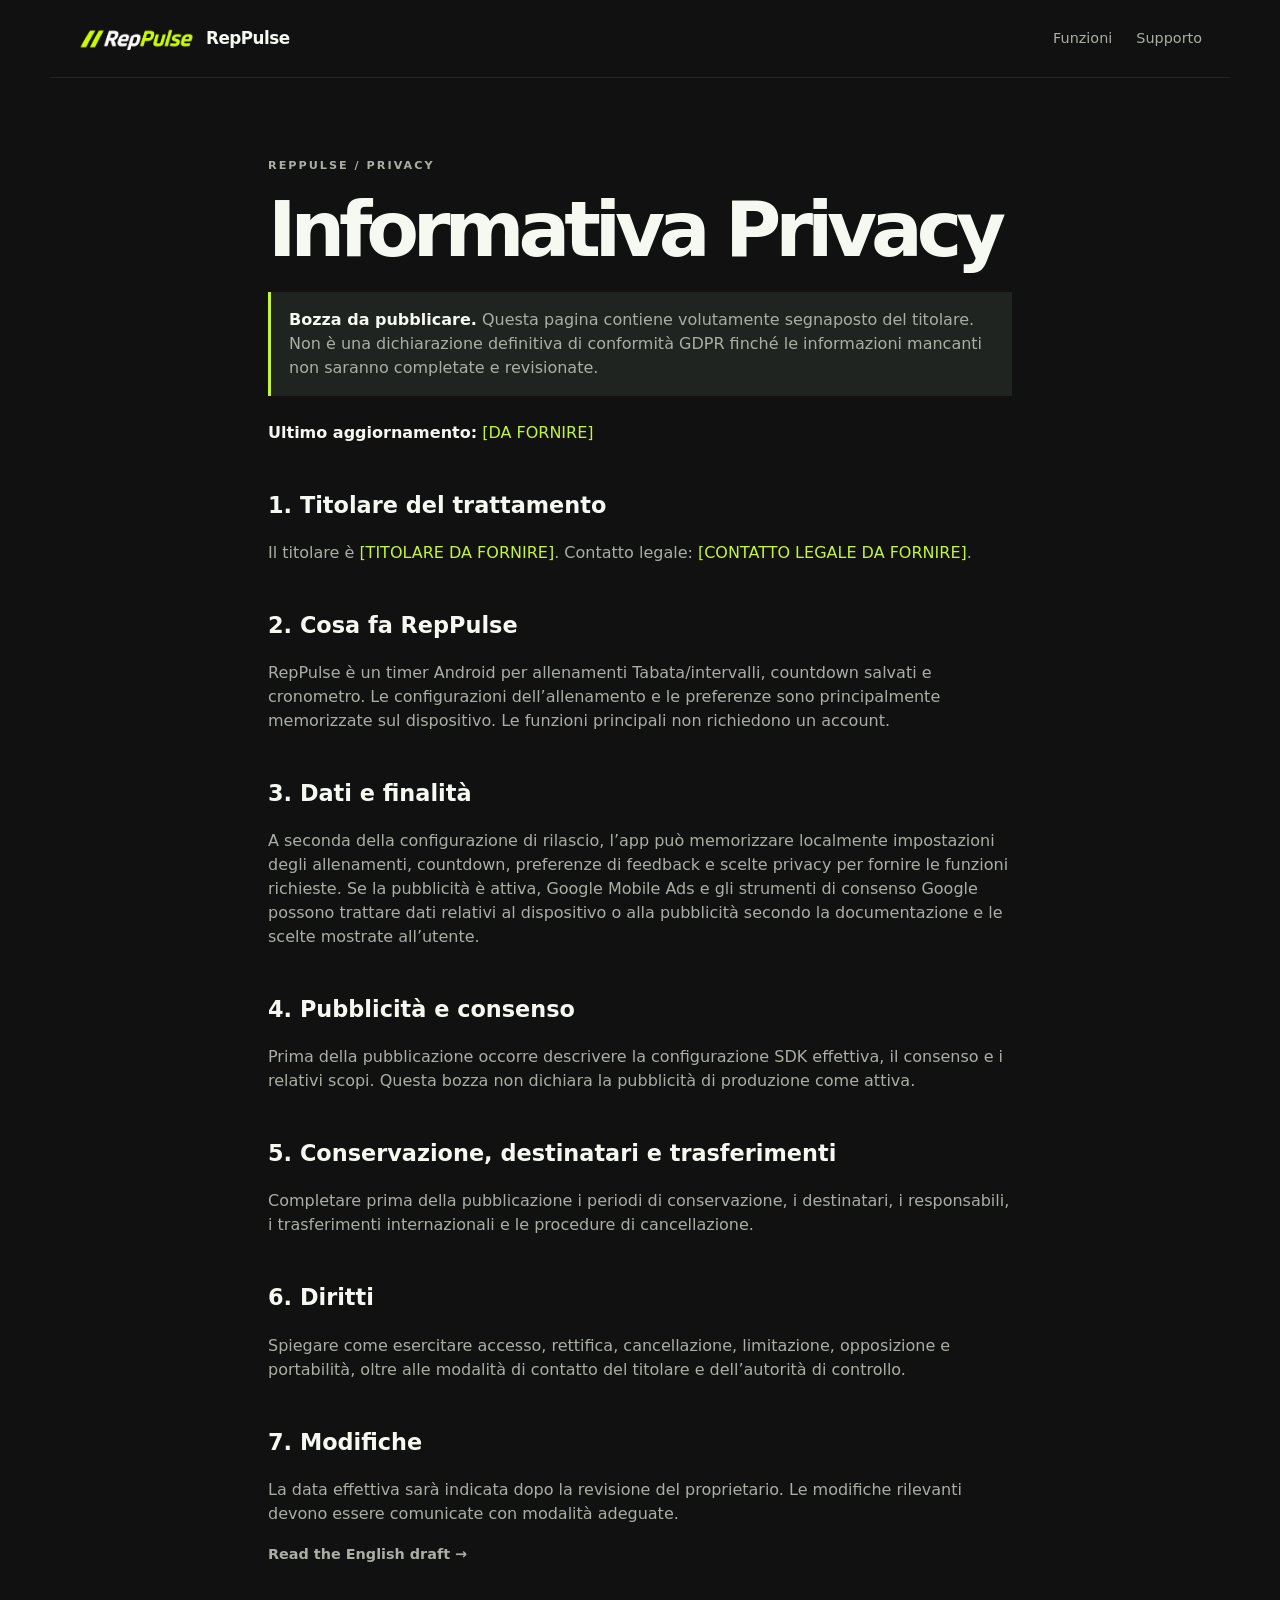
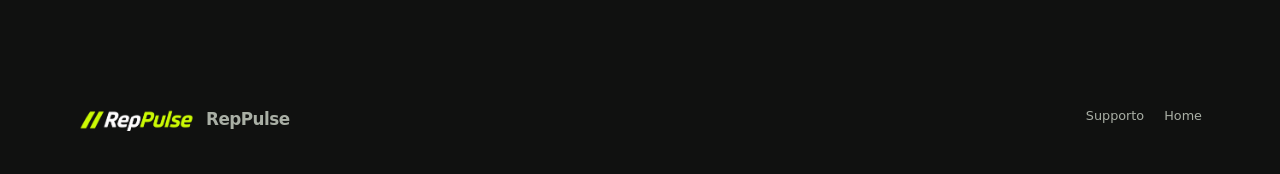
==== privacy-it.html @ e12043ed "Initial commit" ====
<!doctype html><html lang="it"><head><meta charset="utf-8"><meta name="viewport" content="width=device-width, initial-scale=1"><title>Privacy Policy — RepPulse</title><link rel="icon" href="favicon.svg"><link rel="stylesheet" href="styles.css"></head><body><header class="site-header"><a class="brand" href="index.html"><span class="brand-mark">◷</span><span>RepPulse</span></a><nav><a href="index.html#features">Funzioni</a><a href="support.html">Supporto</a></nav></header><main class="prose section-wrap"><p class="eyebrow">REPPULSE / PRIVACY</p><h1>Informativa Privacy</h1><p class="notice"><strong>Bozza da pubblicare.</strong> Questa pagina contiene volutamente segnaposto del titolare. Non è una dichiarazione definitiva di conformità GDPR finché le informazioni mancanti non saranno completate e revisionate.</p><p><strong>Ultimo aggiornamento:</strong> <span class="placeholder">[DA FORNIRE]</span></p><h2>1. Titolare del trattamento</h2><p>Il titolare è <span class="placeholder">[TITOLARE DA FORNIRE]</span>. Contatto legale: <span class="placeholder">[CONTATTO LEGALE DA FORNIRE]</span>.</p><h2>2. Cosa fa RepPulse</h2><p>RepPulse è un timer Android per allenamenti Tabata/intervalli, countdown salvati e cronometro. Le configurazioni dell’allenamento e le preferenze sono principalmente memorizzate sul dispositivo. Le funzioni principali non richiedono un account.</p><h2>3. Dati e finalità</h2><p>A seconda della configurazione di rilascio, l’app può memorizzare localmente impostazioni degli allenamenti, countdown, preferenze di feedback e scelte privacy per fornire le funzioni richieste. Se la pubblicità è attiva, Google Mobile Ads e gli strumenti di consenso Google possono trattare dati relativi al dispositivo o alla pubblicità secondo la documentazione e le scelte mostrate all’utente.</p><h2>4. Pubblicità e consenso</h2><p>Prima della pubblicazione occorre descrivere la configurazione SDK effettiva, il consenso e i relativi scopi. Questa bozza non dichiara la pubblicità di produzione come attiva.</p><h2>5. Conservazione, destinatari e trasferimenti</h2><p>Completare prima della pubblicazione i periodi di conservazione, i destinatari, i responsabili, i trasferimenti internazionali e le procedure di cancellazione.</p><h2>6. Diritti</h2><p>Spiegare come esercitare accesso, rettifica, cancellazione, limitazione, opposizione e portabilità, oltre alle modalità di contatto del titolare e dell’autorità di controllo.</p><h2>7. Modifiche</h2><p>La data effettiva sarà indicata dopo la revisione del proprietario. Le modifiche rilevanti devono essere comunicate con modalità adeguate.</p><p><a class="text-link" href="privacy.html">Read the English draft →</a></p></main><footer class="site-footer section-wrap"><a class="brand" href="index.html"><span class="brand-mark">◷</span><span>RepPulse</span></a><div class="footer-links"><a href="support.html">Supporto</a><a href="index.html">Home</a></div></footer><script src="config/site-config.js"></script><script src="script.js"></script></body></html>
---- styles.css ----
:root{--ink:#101110;--panel:#202420;--lime:#c4f535;--muted:#a9afa5;--line:#394039;--white:#f6f8f2;--max:1180px}*{box-sizing:border-box}html{scroll-behavior:smooth}body{margin:0;background:var(--ink);color:var(--white);font-family:Inter,ui-sans-serif,system-ui,-apple-system,BlinkMacSystemFont,"Segoe UI",sans-serif;line-height:1.5}a{color:inherit;text-decoration:none}button{font:inherit}.section-wrap{max-width:var(--max);margin:0 auto;padding-left:28px;padding-right:28px}.site-header{height:78px;display:flex;align-items:center;gap:34px;max-width:var(--max);margin:auto;padding:0 28px;border-bottom:1px solid rgba(255,255,255,.08)}.brand{display:flex;align-items:center;gap:10px;font-weight:800;letter-spacing:-.03em;font-size:1.05rem;white-space:nowrap}.brand-mark{color:var(--lime);font-size:1.8rem;line-height:1}.site-header nav{display:flex;gap:24px;margin-left:auto;color:var(--muted);font-size:.9rem}.site-header nav a:hover,.footer-links a:hover,.text-link:hover{color:var(--lime)}.header-actions{display:flex;align-items:center;gap:16px}.language{display:flex;border:1px solid var(--line);border-radius:999px;padding:2px}.language button{border:0;background:transparent;color:var(--muted);border-radius:999px;padding:4px 8px;font-size:.72rem;cursor:pointer}.language button.active{background:var(--lime);color:var(--ink)}.button{display:inline-flex;align-items:center;justify-content:center;border:1px solid var(--lime);background:var(--lime);color:var(--ink);font-weight:800;padding:13px 20px;border-radius:5px;cursor:pointer;transition:transform .2s,background .2s}.button:hover{transform:translateY(-2px)}.button-small{padding:8px 13px;font-size:.82rem}.button-outline{background:transparent;color:var(--lime)}.button-dark{background:transparent;border-color:var(--line);color:var(--white)}.button[aria-disabled="true"]{opacity:.45;cursor:not-allowed;transform:none}.hero{min-height:660px;display:grid;grid-template-columns:1.05fr .95fr;align-items:center;gap:64px;padding-top:70px;padding-bottom:70px}.eyebrow{font-size:.7rem;letter-spacing:.18em;color:var(--lime);font-weight:800;margin:0 0 18px}.hero h1{font-size:clamp(3.4rem,7vw,7.1rem);line-height:.93;letter-spacing:-.085em;margin:0}.hero h1 span{color:var(--lime)}.hero-lede{font-size:1.2rem;color:var(--muted);max-width:460px;margin:28px 0}.hero-actions{display:flex;align-items:center;gap:22px;flex-wrap:wrap}.text-link{color:var(--muted);font-weight:700;font-size:.9rem}.availability,.visual-note{color:#7f887d;font-size:.72rem;letter-spacing:.05em}.hero-visual{text-align:center}.phone-shell{width:270px;height:530px;margin:auto;padding:12px;border:5px solid #4f574c;border-radius:37px;background:#090a09;box-shadow:20px 25px 0 rgba(196,245,53,.12),0 20px 70px rgba(0,0,0,.45);transform:rotate(3deg)}.phone-speaker{width:58px;height:5px;background:#4f574c;border-radius:99px;margin:0 auto 9px}.phone-screen{height:calc(100% - 14px);border-radius:24px;background:var(--panel);padding:22px 18px;display:flex;flex-direction:column;align-items:center}.phone-top{width:100%;display:flex;justify-content:space-between;font-size:.55rem;letter-spacing:.12em;color:var(--muted)}.phone-kicker{font-size:.55rem;color:var(--muted);letter-spacing:.08em;margin-top:60px}.phone-clock{font-variant-numeric:tabular-nums;font-size:4rem;letter-spacing:-.08em;font-weight:800;margin:16px 0 3px}.phone-phase{color:var(--lime);font-weight:800;letter-spacing:.2em}.phone-line{width:100%;height:3px;background:#40473d;margin-top:55px}.phone-line span{display:block;width:52%;height:100%;background:var(--lime)}.phone-next{margin-top:auto;width:100%;display:flex;justify-content:space-between;align-items:end}.phone-next small{color:var(--muted);font-size:.55rem;letter-spacing:.12em}.phone-next strong{font-size:1.3rem}.phone-button{margin-top:20px;width:100%;border:1px solid #4a5145;padding:11px;border-radius:4px;color:var(--muted);font-weight:800;font-size:.75rem}.section-block{padding-top:90px;padding-bottom:90px}.section-heading{max-width:720px}.section-heading h2,.closing h2{font-size:clamp(2.2rem,4.8vw,4.5rem);line-height:.98;letter-spacing:-.07em;margin:0 0 18px}.section-heading>p:not(.eyebrow){color:var(--muted);max-width:580px}.feature-grid{display:grid;grid-template-columns:repeat(4,1fr);gap:18px;margin-top:52px}.feature-grid article{border-top:1px solid var(--line);padding-top:18px}.feature-number{color:var(--lime);font-size:.72rem;font-weight:800}.feature-grid h3{font-size:1.25rem;margin:42px 0 10px;letter-spacing:-.03em}.feature-grid p{color:var(--muted);font-size:.92rem;margin:0}.demo-section{background:var(--panel);max-width:none;padding-left:max(28px,calc((100% - var(--max))/2 + 28px));padding-right:max(28px,calc((100% - var(--max))/2 + 28px))}.demo-card{max-width:var(--max);margin-top:44px;display:grid;grid-template-columns:1fr 270px;border:1px solid var(--line);border-radius:10px;overflow:hidden;background:#171a17}.demo-main{padding:38px 42px;text-align:center}.phase-chip{display:inline-block;color:var(--lime);font-size:.72rem;letter-spacing:.15em;font-weight:800}.demo-timer{width:210px;height:210px;position:relative;margin:16px auto}.demo-timer svg{width:100%;height:100%;transform:rotate(-90deg)}.demo-timer circle{fill:none;stroke-width:7}.ring-track{stroke:#3a4138}.ring-progress{stroke:var(--lime);stroke-linecap:round;stroke-dasharray:351.86;stroke-dashoffset:0;transition:stroke-dashoffset .15s}.demo-timer strong{position:absolute;inset:0;display:grid;place-items:center;font-size:3.2rem;letter-spacing:-.08em;font-variant-numeric:tabular-nums}.demo-status{color:var(--muted);min-height:24px}.demo-controls{display:flex;justify-content:center;gap:10px;flex-wrap:wrap}.demo-side{border-left:1px solid var(--line);padding:35px 28px;display:flex;flex-direction:column;justify-content:center;gap:30px}.demo-side p{margin:0}.demo-side span{display:block;color:var(--muted);font-size:.65rem;letter-spacing:.15em}.demo-side strong{display:block;font-size:1.35rem;margin-top:4px}.gallery-grid{display:grid;grid-template-columns:repeat(3,1fr);gap:18px;margin-top:46px}.gallery-grid figure{margin:0;background:var(--panel);border-radius:8px;overflow:hidden}.gallery-grid img{display:block;width:100%;height:360px;object-fit:cover;object-position:top}.gallery-grid figcaption{padding:14px 16px;color:var(--muted);font-size:.78rem}.closing{max-width:none;text-align:center;border-top:1px solid var(--line);border-bottom:1px solid var(--line);padding-top:105px;padding-bottom:105px}.closing .button{margin-top:18px}.site-footer{display:flex;justify-content:space-between;gap:30px;padding-top:34px;padding-bottom:40px;color:var(--muted);font-size:.8rem}.site-footer p{margin:12px 0 0}.footer-links{display:flex;gap:20px;align-items:flex-start;flex-wrap:wrap}.prose{max-width:800px;padding-top:80px;padding-bottom:90px}.prose h1{font-size:clamp(2.8rem,6vw,5.6rem);line-height:.96;letter-spacing:-.08em;margin:0 0 25px}.prose h2{margin-top:44px;font-size:1.4rem}.prose p,.prose li{color:var(--muted)}.prose strong{color:var(--white)}.notice{border-left:3px solid var(--lime);background:var(--panel);padding:16px 18px;color:var(--muted);margin:25px 0}.faq{border-top:1px solid var(--line);padding:20px 0}.faq h2{margin:0 0 8px}.placeholder{color:var(--lime)}@media(max-width:820px){.site-header{height:auto;min-height:74px;flex-wrap:wrap;padding-top:15px;padding-bottom:15px;gap:16px}.site-header nav{order:3;width:100%;overflow:auto;margin-left:0;gap:18px}.header-actions{margin-left:auto}.hero{grid-template-columns:1fr;gap:45px;padding-top:58px}.hero-visual{order:-1}.phone-shell{width:220px;height:430px}.phone-kicker{margin-top:40px}.phone-clock{font-size:3.1rem}.feature-grid{grid-template-columns:repeat(2,1fr)}.demo-card{grid-template-columns:1fr}.demo-side{border-left:0;border-top:1px solid var(--line);display:grid;grid-template-columns:repeat(3,1fr);gap:15px}.gallery-grid{grid-template-columns:1fr 1fr}.gallery-grid img{height:270px}.site-footer{flex-direction:column}}@media(max-width:500px){.section-wrap{padding-left:20px;padding-right:20px}.site-header{padding-left:20px;padding-right:20px}.site-header nav{font-size:.82rem}.header-actions{gap:8px}.header-actions .button{display:none}.hero{min-height:auto;padding-top:48px;padding-bottom:65px}.hero h1{font-size:3.5rem}.hero-lede{font-size:1rem}.section-block{padding-top:65px;padding-bottom:65px}.section-heading h2,.closing h2{font-size:2.55rem}.feature-grid,.gallery-grid{grid-template-columns:1fr}.gallery-grid img{height:auto;max-height:420px}.demo-section{padding-left:20px;padding-right:20px}.demo-main{padding:30px 18px}.demo-side{padding:24px 18px}.demo-timer{width:185px;height:185px}.demo-timer strong{font-size:2.7rem}.prose{padding-top:50px}.phone-shell{transform:rotate(0)}}@media(prefers-reduced-motion:reduce){html{scroll-behavior:auto}*,*:before,*:after{transition:none!important;animation:none!important}}
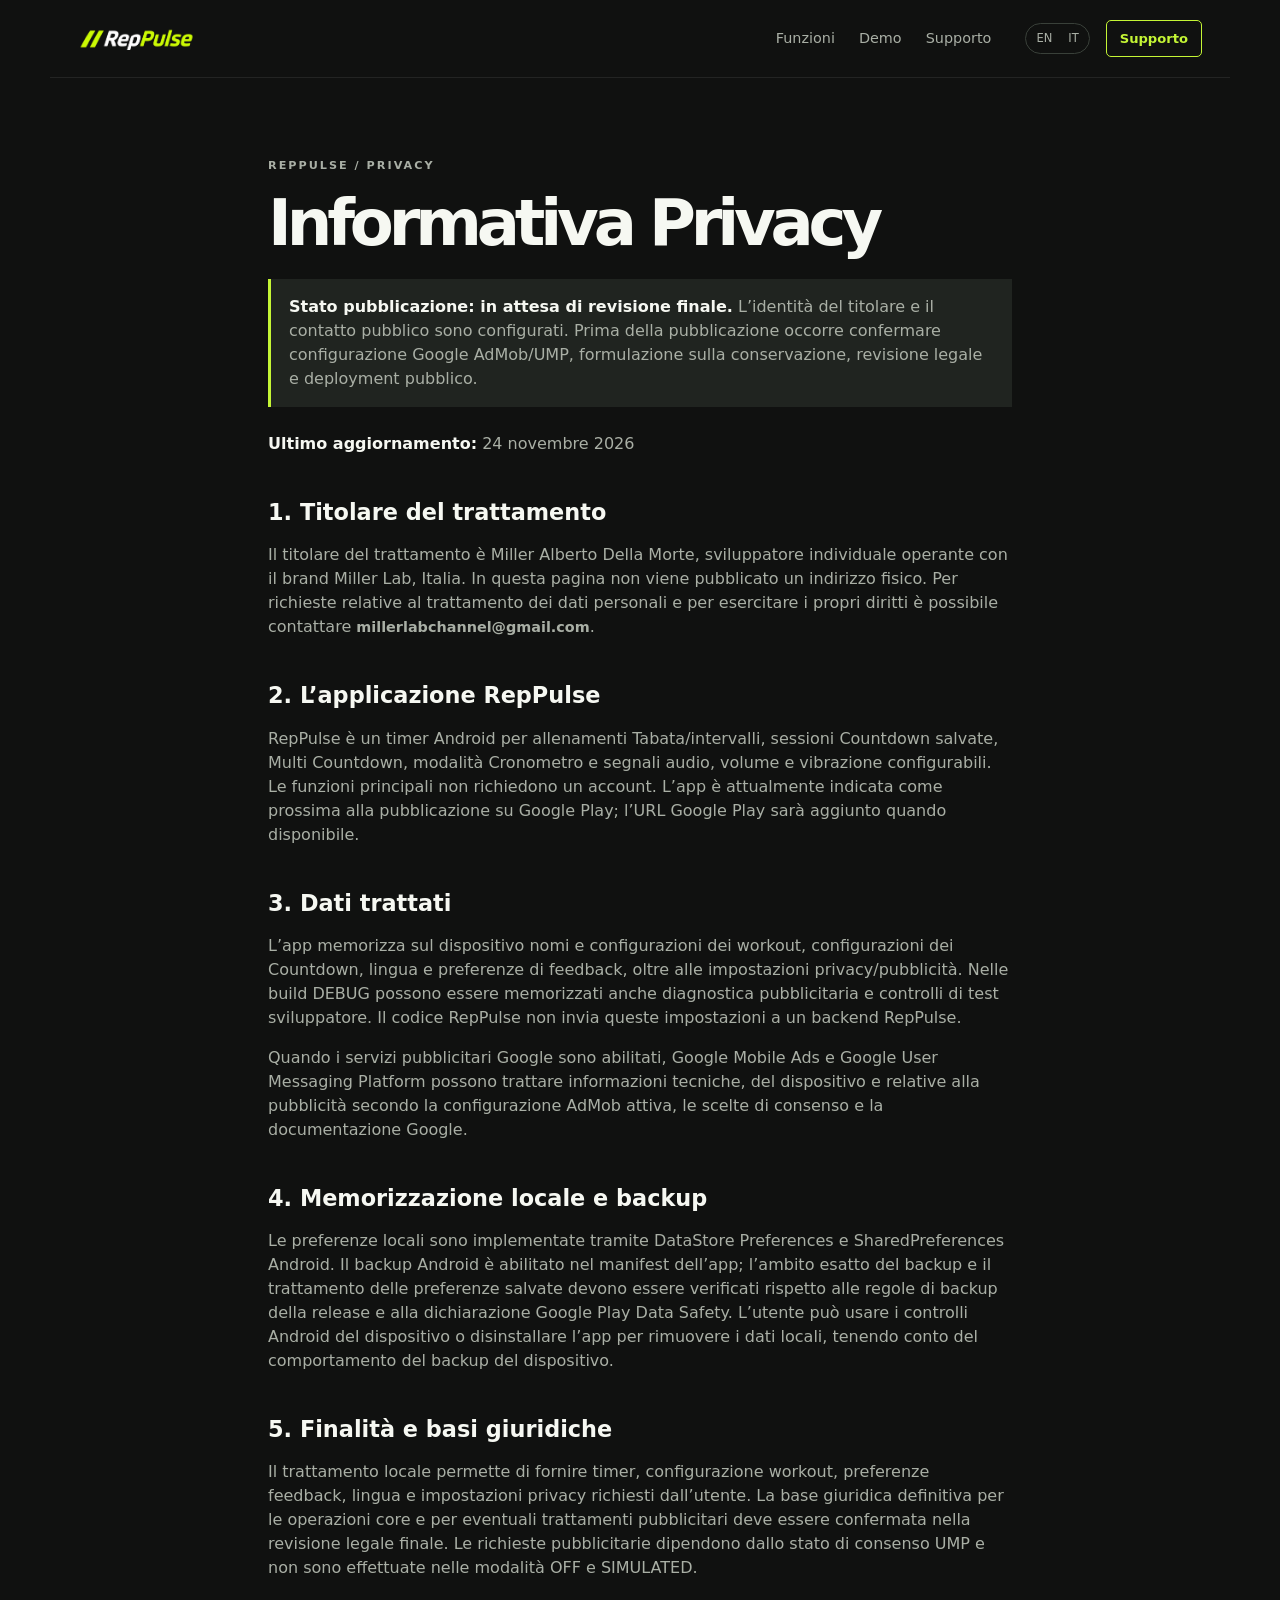
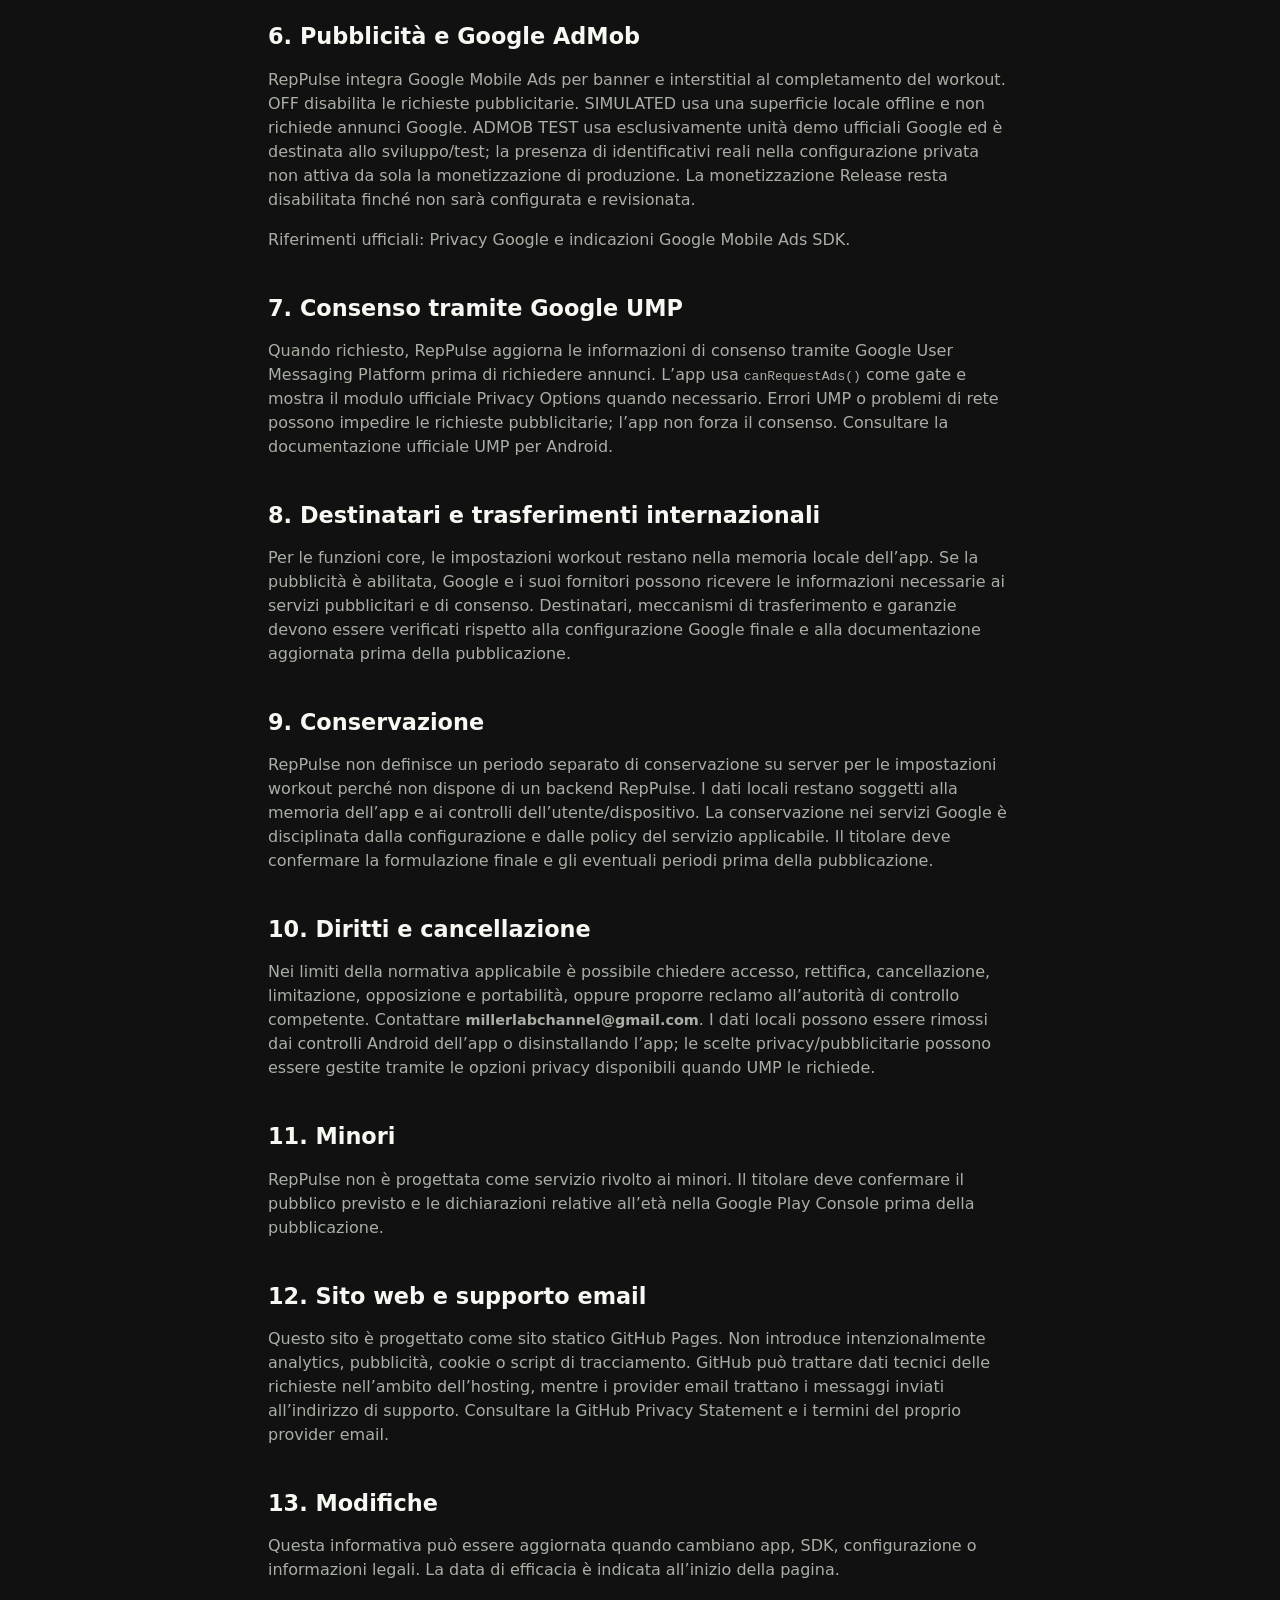
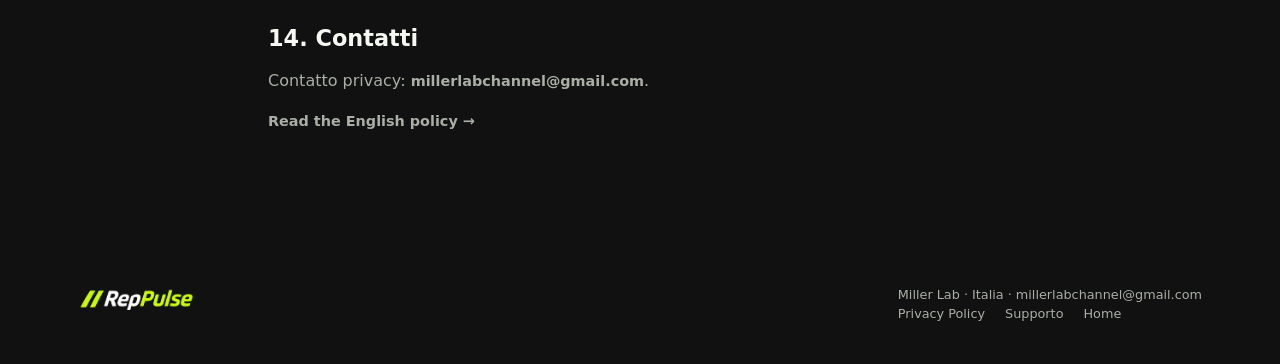
==== commit 971e1e82: "feat(web): finalize privacy policy and localized support pages" ====
--- a/privacy-it.html
+++ b/privacy-it.html
@@ -1 +1,20 @@
-<!doctype html><html lang="it"><head><meta charset="utf-8"><meta name="viewport" content="width=device-width, initial-scale=1"><title>Privacy Policy — RepPulse</title><link rel="icon" href="favicon.svg"><link rel="stylesheet" href="styles.css"></head><body><header class="site-header"><a class="brand" href="index.html"><span class="brand-mark">◷</span><span>RepPulse</span></a><nav><a href="index.html#features">Funzioni</a><a href="support.html">Supporto</a></nav></header><main class="prose section-wrap"><p class="eyebrow">REPPULSE / PRIVACY</p><h1>Informativa Privacy</h1><p class="notice"><strong>Bozza da pubblicare.</strong> Questa pagina contiene volutamente segnaposto del titolare. Non è una dichiarazione definitiva di conformità GDPR finché le informazioni mancanti non saranno completate e revisionate.</p><p><strong>Ultimo aggiornamento:</strong> <span class="placeholder">[DA FORNIRE]</span></p><h2>1. Titolare del trattamento</h2><p>Il titolare è <span class="placeholder">[TITOLARE DA FORNIRE]</span>. Contatto legale: <span class="placeholder">[CONTATTO LEGALE DA FORNIRE]</span>.</p><h2>2. Cosa fa RepPulse</h2><p>RepPulse è un timer Android per allenamenti Tabata/intervalli, countdown salvati e cronometro. Le configurazioni dell’allenamento e le preferenze sono principalmente memorizzate sul dispositivo. Le funzioni principali non richiedono un account.</p><h2>3. Dati e finalità</h2><p>A seconda della configurazione di rilascio, l’app può memorizzare localmente impostazioni degli allenamenti, countdown, preferenze di feedback e scelte privacy per fornire le funzioni richieste. Se la pubblicità è attiva, Google Mobile Ads e gli strumenti di consenso Google possono trattare dati relativi al dispositivo o alla pubblicità secondo la documentazione e le scelte mostrate all’utente.</p><h2>4. Pubblicità e consenso</h2><p>Prima della pubblicazione occorre descrivere la configurazione SDK effettiva, il consenso e i relativi scopi. Questa bozza non dichiara la pubblicità di produzione come attiva.</p><h2>5. Conservazione, destinatari e trasferimenti</h2><p>Completare prima della pubblicazione i periodi di conservazione, i destinatari, i responsabili, i trasferimenti internazionali e le procedure di cancellazione.</p><h2>6. Diritti</h2><p>Spiegare come esercitare accesso, rettifica, cancellazione, limitazione, opposizione e portabilità, oltre alle modalità di contatto del titolare e dell’autorità di controllo.</p><h2>7. Modifiche</h2><p>La data effettiva sarà indicata dopo la revisione del proprietario. Le modifiche rilevanti devono essere comunicate con modalità adeguate.</p><p><a class="text-link" href="privacy.html">Read the English draft →</a></p></main><footer class="site-footer section-wrap"><a class="brand" href="index.html"><span class="brand-mark">◷</span><span>RepPulse</span></a><div class="footer-links"><a href="support.html">Supporto</a><a href="index.html">Home</a></div></footer><script src="config/site-config.js"></script><script src="script.js"></script></body></html>
+<!doctype html>
+<html lang="it">
+<head><meta charset="utf-8"><meta name="viewport" content="width=device-width, initial-scale=1"><meta name="description" content="Informativa privacy e contatti di RepPulse."><title>Informativa Privacy — RepPulse</title><link rel="icon" href="favicon.svg"><link rel="stylesheet" href="styles.css"></head>
+<body><header class="site-header"><a class="brand" href="index.html"><span class="brand-mark">◷</span><span>RepPulse</span></a><nav aria-label="Navigazione"><a href="index.html#features">Funzioni</a><a href="index.html#demo">Demo</a><a href="support.html">Supporto</a></nav><div class="header-actions"><div class="language"><a href="privacy.html">EN</a><a href="privacy-it.html">IT</a></div><a class="button button-small button-outline" href="support.html">Supporto</a><button class="menu-toggle" type="button" aria-label="Apri menu" aria-expanded="false">☰</button></div></header>
+<main class="prose section-wrap"><p class="eyebrow">REPPULSE / PRIVACY</p><h1>Informativa Privacy</h1><p class="notice"><strong>Stato pubblicazione: in attesa di revisione finale.</strong> L’identità del titolare e il contatto pubblico sono configurati. Prima della pubblicazione occorre confermare configurazione Google AdMob/UMP, formulazione sulla conservazione, revisione legale e deployment pubblico.</p><p><strong>Ultimo aggiornamento:</strong> 24 novembre 2026</p>
+<h2>1. Titolare del trattamento</h2><p>Il titolare del trattamento è Miller Alberto Della Morte, sviluppatore individuale operante con il brand Miller Lab, Italia. In questa pagina non viene pubblicato un indirizzo fisico. Per richieste relative al trattamento dei dati personali e per esercitare i propri diritti è possibile contattare <a class="text-link" href="mailto:millerlabchannel@gmail.com">millerlabchannel@gmail.com</a>.</p>
+<h2>2. L’applicazione RepPulse</h2><p>RepPulse è un timer Android per allenamenti Tabata/intervalli, sessioni Countdown salvate, Multi Countdown, modalità Cronometro e segnali audio, volume e vibrazione configurabili. Le funzioni principali non richiedono un account. L’app è attualmente indicata come prossima alla pubblicazione su Google Play; l’URL Google Play sarà aggiunto quando disponibile.</p>
+<h2>3. Dati trattati</h2><p>L’app memorizza sul dispositivo nomi e configurazioni dei workout, configurazioni dei Countdown, lingua e preferenze di feedback, oltre alle impostazioni privacy/pubblicità. Nelle build DEBUG possono essere memorizzati anche diagnostica pubblicitaria e controlli di test sviluppatore. Il codice RepPulse non invia queste impostazioni a un backend RepPulse.</p><p>Quando i servizi pubblicitari Google sono abilitati, Google Mobile Ads e Google User Messaging Platform possono trattare informazioni tecniche, del dispositivo e relative alla pubblicità secondo la configurazione AdMob attiva, le scelte di consenso e la documentazione Google.</p>
+<h2>4. Memorizzazione locale e backup</h2><p>Le preferenze locali sono implementate tramite DataStore Preferences e SharedPreferences Android. Il backup Android è abilitato nel manifest dell’app; l’ambito esatto del backup e il trattamento delle preferenze salvate devono essere verificati rispetto alle regole di backup della release e alla dichiarazione Google Play Data Safety. L’utente può usare i controlli Android del dispositivo o disinstallare l’app per rimuovere i dati locali, tenendo conto del comportamento del backup del dispositivo.</p>
+<h2>5. Finalità e basi giuridiche</h2><p>Il trattamento locale permette di fornire timer, configurazione workout, preferenze feedback, lingua e impostazioni privacy richiesti dall’utente. La base giuridica definitiva per le operazioni core e per eventuali trattamenti pubblicitari deve essere confermata nella revisione legale finale. Le richieste pubblicitarie dipendono dallo stato di consenso UMP e non sono effettuate nelle modalità OFF e SIMULATED.</p>
+<h2>6. Pubblicità e Google AdMob</h2><p>RepPulse integra Google Mobile Ads per banner e interstitial al completamento del workout. OFF disabilita le richieste pubblicitarie. SIMULATED usa una superficie locale offline e non richiede annunci Google. ADMOB TEST usa esclusivamente unità demo ufficiali Google ed è destinata allo sviluppo/test; la presenza di identificativi reali nella configurazione privata non attiva da sola la monetizzazione di produzione. La monetizzazione Release resta disabilitata finché non sarà configurata e revisionata.</p><p>Riferimenti ufficiali: <a href="https://policies.google.com/privacy">Privacy Google</a> e <a href="https://support.google.com/admob/answer/6128543">indicazioni Google Mobile Ads SDK</a>.</p>
+<h2>7. Consenso tramite Google UMP</h2><p>Quando richiesto, RepPulse aggiorna le informazioni di consenso tramite Google User Messaging Platform prima di richiedere annunci. L’app usa <code>canRequestAds()</code> come gate e mostra il modulo ufficiale Privacy Options quando necessario. Errori UMP o problemi di rete possono impedire le richieste pubblicitarie; l’app non forza il consenso. Consultare la <a href="https://developers.google.com/admob/ump/android/quick-start">documentazione ufficiale UMP per Android</a>.</p>
+<h2>8. Destinatari e trasferimenti internazionali</h2><p>Per le funzioni core, le impostazioni workout restano nella memoria locale dell’app. Se la pubblicità è abilitata, Google e i suoi fornitori possono ricevere le informazioni necessarie ai servizi pubblicitari e di consenso. Destinatari, meccanismi di trasferimento e garanzie devono essere verificati rispetto alla configurazione Google finale e alla documentazione aggiornata prima della pubblicazione.</p>
+<h2>9. Conservazione</h2><p>RepPulse non definisce un periodo separato di conservazione su server per le impostazioni workout perché non dispone di un backend RepPulse. I dati locali restano soggetti alla memoria dell’app e ai controlli dell’utente/dispositivo. La conservazione nei servizi Google è disciplinata dalla configurazione e dalle policy del servizio applicabile. Il titolare deve confermare la formulazione finale e gli eventuali periodi prima della pubblicazione.</p>
+<h2>10. Diritti e cancellazione</h2><p>Nei limiti della normativa applicabile è possibile chiedere accesso, rettifica, cancellazione, limitazione, opposizione e portabilità, oppure proporre reclamo all’autorità di controllo competente. Contattare <a class="text-link" href="mailto:millerlabchannel@gmail.com">millerlabchannel@gmail.com</a>. I dati locali possono essere rimossi dai controlli Android dell’app o disinstallando l’app; le scelte privacy/pubblicitarie possono essere gestite tramite le opzioni privacy disponibili quando UMP le richiede.</p>
+<h2>11. Minori</h2><p>RepPulse non è progettata come servizio rivolto ai minori. Il titolare deve confermare il pubblico previsto e le dichiarazioni relative all’età nella Google Play Console prima della pubblicazione.</p>
+<h2>12. Sito web e supporto email</h2><p>Questo sito è progettato come sito statico GitHub Pages. Non introduce intenzionalmente analytics, pubblicità, cookie o script di tracciamento. GitHub può trattare dati tecnici delle richieste nell’ambito dell’hosting, mentre i provider email trattano i messaggi inviati all’indirizzo di supporto. Consultare la <a href="https://docs.github.com/en/site-policy/privacy-policies/github-privacy-statement">GitHub Privacy Statement</a> e i termini del proprio provider email.</p>
+<h2>13. Modifiche</h2><p>Questa informativa può essere aggiornata quando cambiano app, SDK, configurazione o informazioni legali. La data di efficacia è indicata all’inizio della pagina.</p>
+<h2>14. Contatti</h2><p>Contatto privacy: <a class="text-link" href="mailto:millerlabchannel@gmail.com">millerlabchannel@gmail.com</a>.</p><p><a class="text-link" href="privacy.html">Read the English policy →</a></p></main>
+<footer class="site-footer section-wrap"><a class="brand" href="index.html"><span class="brand-mark">◷</span><span>RepPulse</span></a><div><p>Miller Lab · Italia · <a href="mailto:millerlabchannel@gmail.com">millerlabchannel@gmail.com</a></p><div class="footer-links"><a href="privacy.html">Privacy Policy</a><a href="support.html">Supporto</a><a href="index.html">Home</a></div></div></footer><script src="config/site-config.js"></script><script src="script.js"></script></body></html>
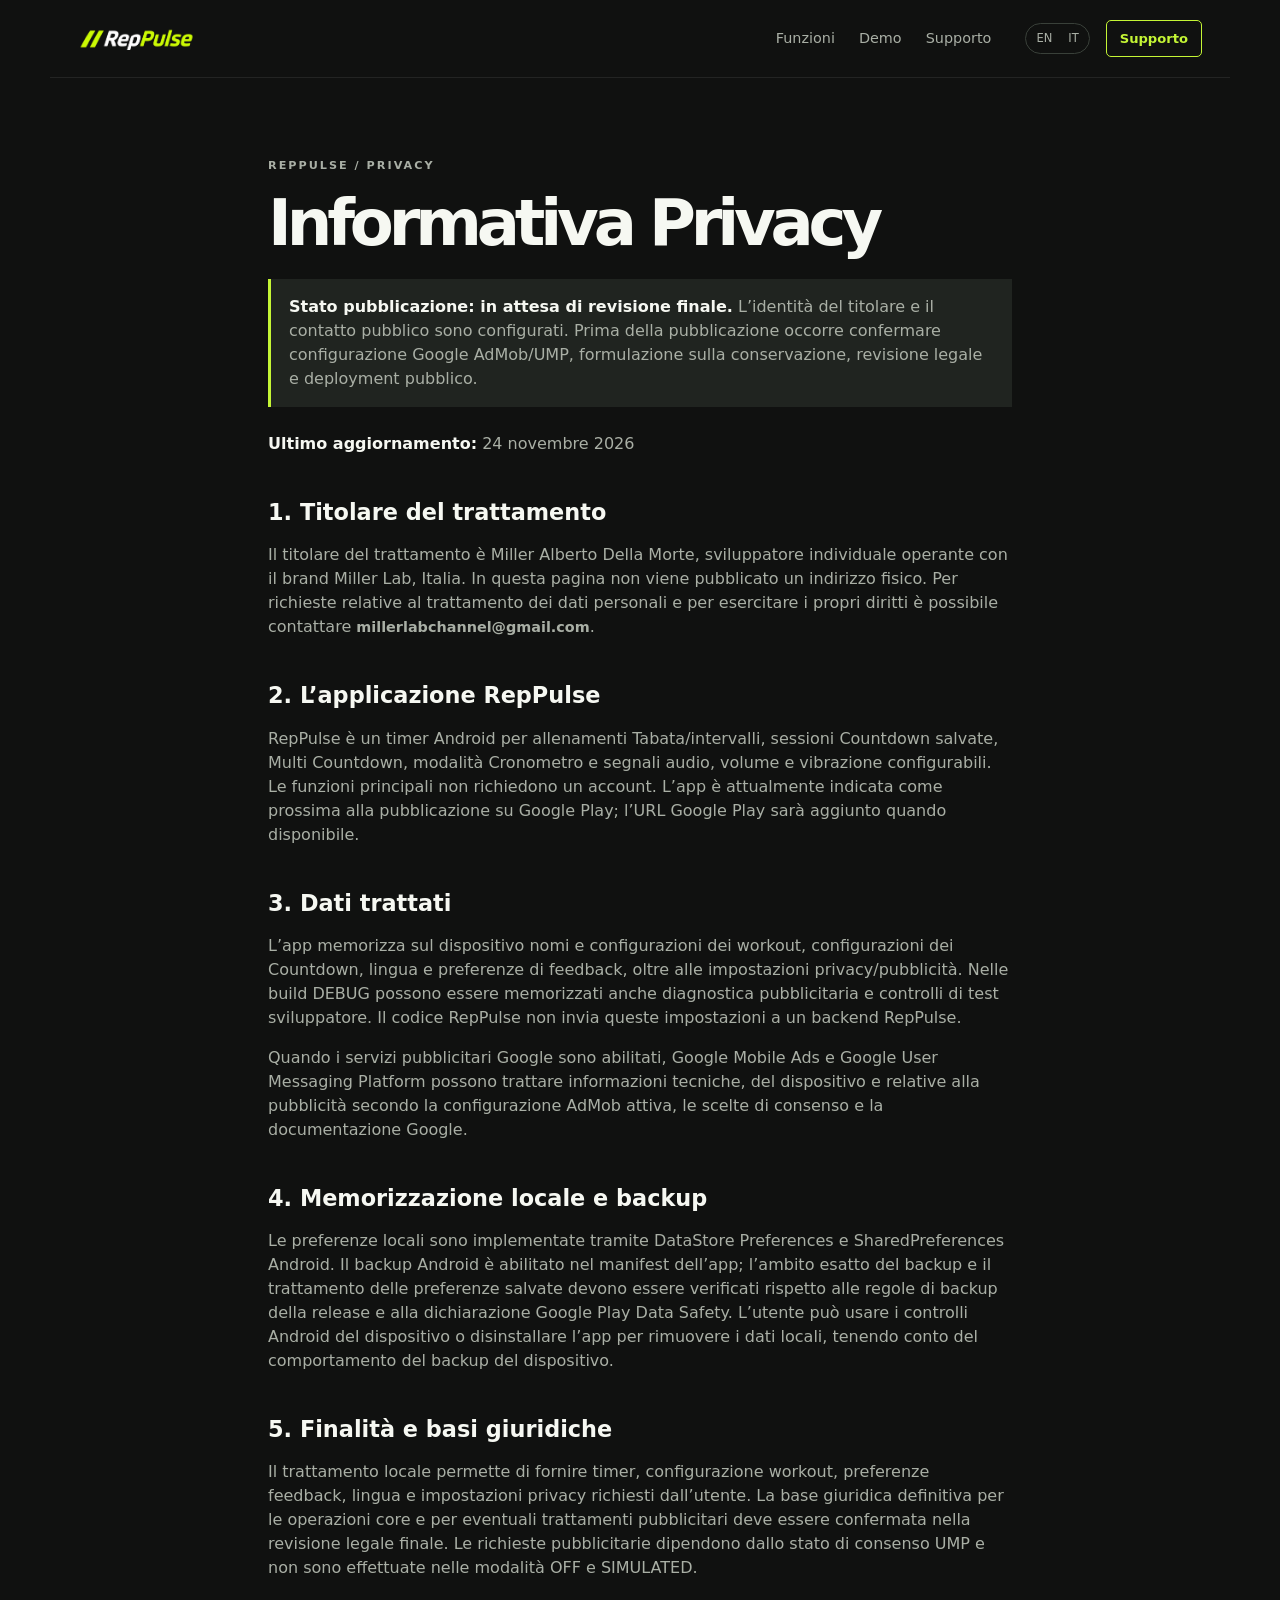
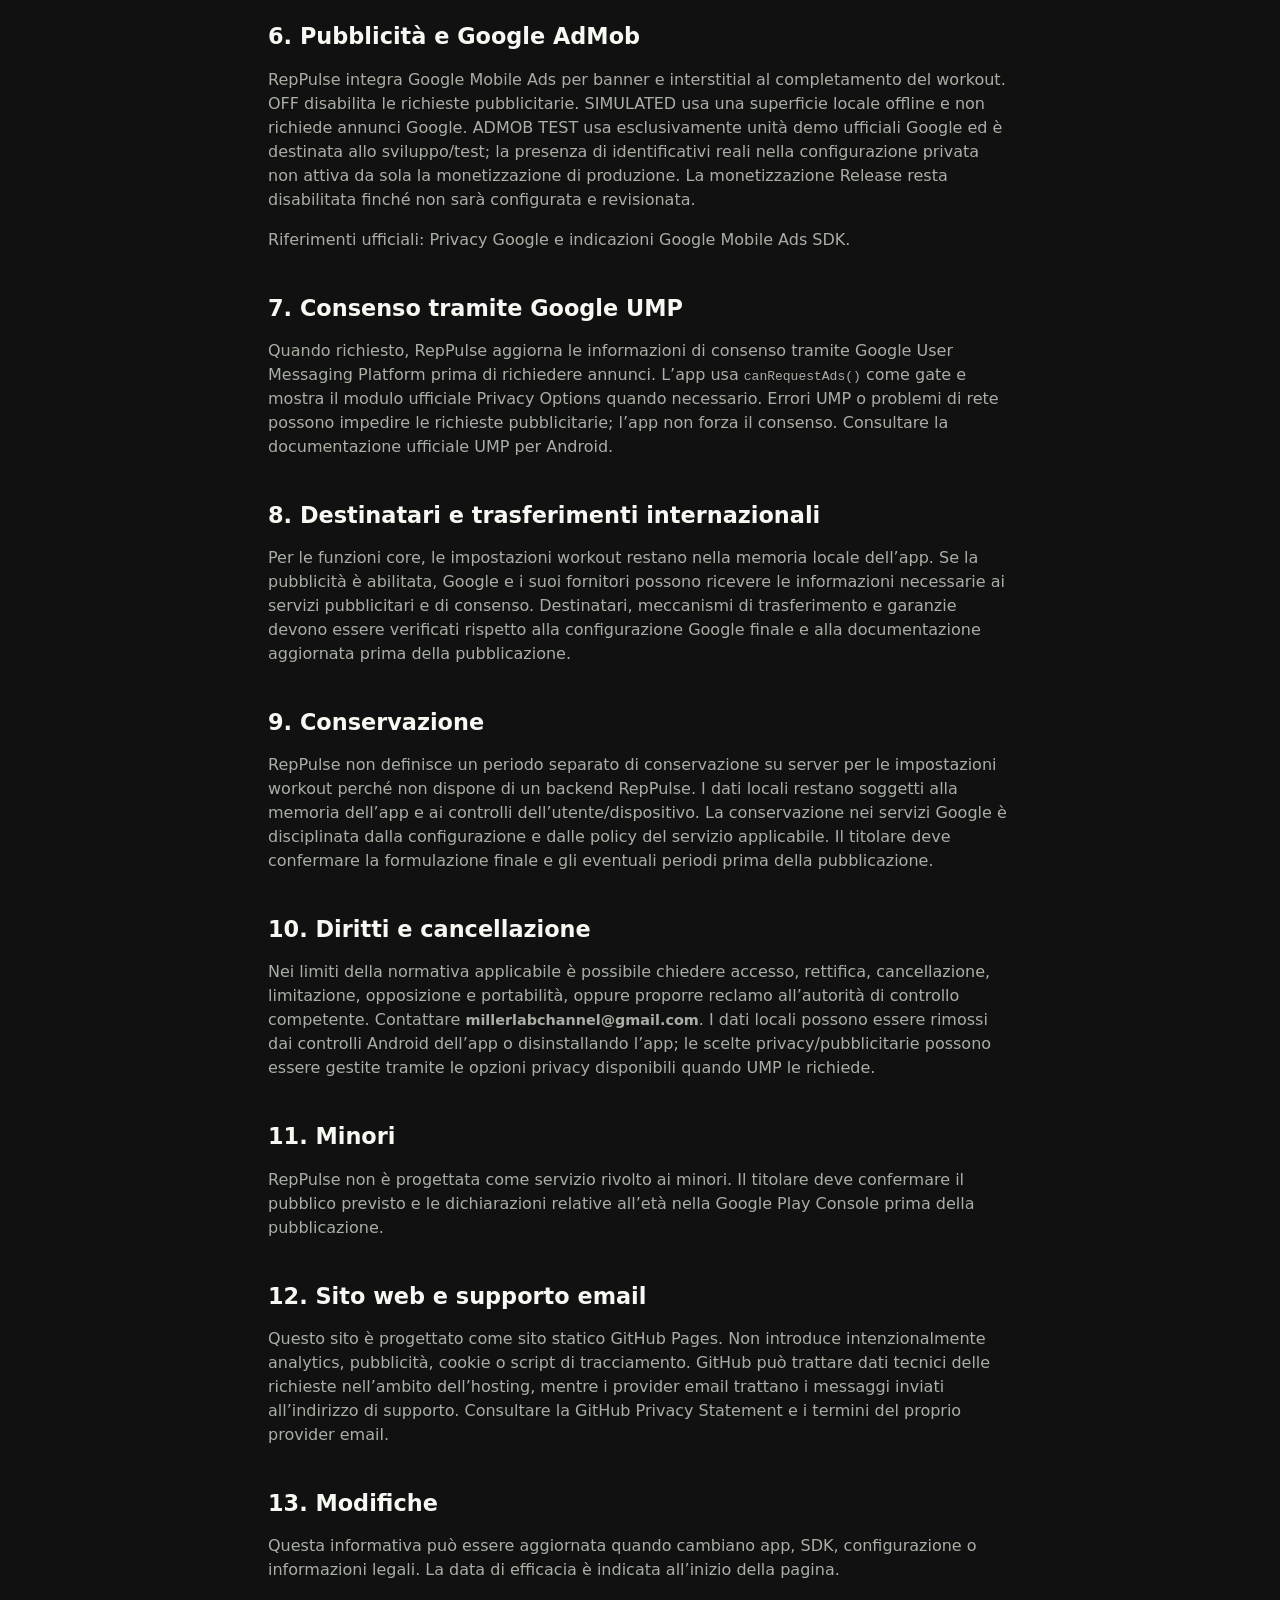
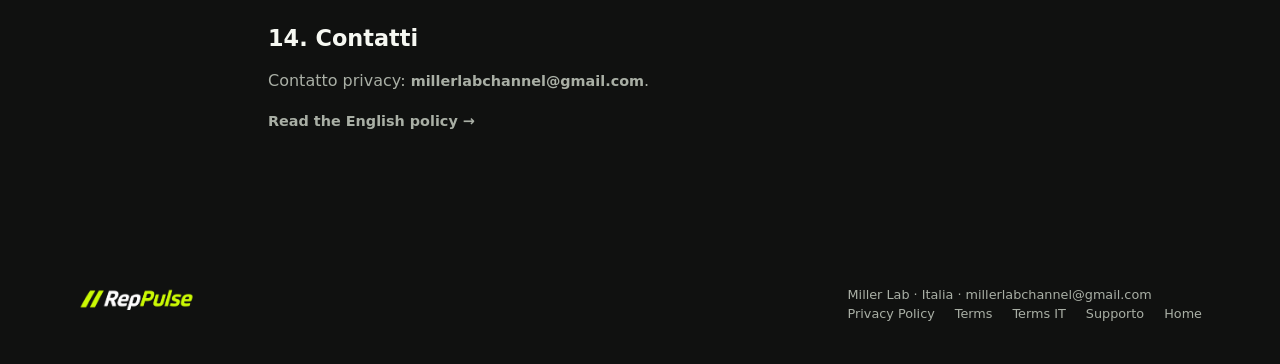
==== commit e05c5f5e: "fix(web): make bilingual terms links visible in footers" ====
--- a/privacy-it.html
+++ b/privacy-it.html
@@ -17,4 +17,4 @@
 <h2>12. Sito web e supporto email</h2><p>Questo sito è progettato come sito statico GitHub Pages. Non introduce intenzionalmente analytics, pubblicità, cookie o script di tracciamento. GitHub può trattare dati tecnici delle richieste nell’ambito dell’hosting, mentre i provider email trattano i messaggi inviati all’indirizzo di supporto. Consultare la <a href="https://docs.github.com/en/site-policy/privacy-policies/github-privacy-statement">GitHub Privacy Statement</a> e i termini del proprio provider email.</p>
 <h2>13. Modifiche</h2><p>Questa informativa può essere aggiornata quando cambiano app, SDK, configurazione o informazioni legali. La data di efficacia è indicata all’inizio della pagina.</p>
 <h2>14. Contatti</h2><p>Contatto privacy: <a class="text-link" href="mailto:millerlabchannel@gmail.com">millerlabchannel@gmail.com</a>.</p><p><a class="text-link" href="privacy.html">Read the English policy →</a></p></main>
-<footer class="site-footer section-wrap"><a class="brand" href="index.html"><span class="brand-mark">◷</span><span>RepPulse</span></a><div><p>Miller Lab · Italia · <a href="mailto:millerlabchannel@gmail.com">millerlabchannel@gmail.com</a></p><div class="footer-links"><a href="privacy.html">Privacy Policy</a><a href="support.html">Supporto</a><a href="index.html">Home</a></div></div></footer><script src="config/site-config.js"></script><script src="script.js"></script></body></html>
+<footer class="site-footer section-wrap"><a class="brand" href="index.html"><span class="brand-mark">◷</span><span>RepPulse</span></a><div><p>Miller Lab · Italia · <a href="mailto:millerlabchannel@gmail.com">millerlabchannel@gmail.com</a></p><div class="footer-links"><a href="privacy.html">Privacy Policy</a><a href="terms.html">Terms</a><a href="terms-it.html">Terms IT</a><a href="support.html">Supporto</a><a href="index.html">Home</a></div></div></footer><script src="config/site-config.js"></script><script src="script.js?v=terms-20261127"></script></body></html>
